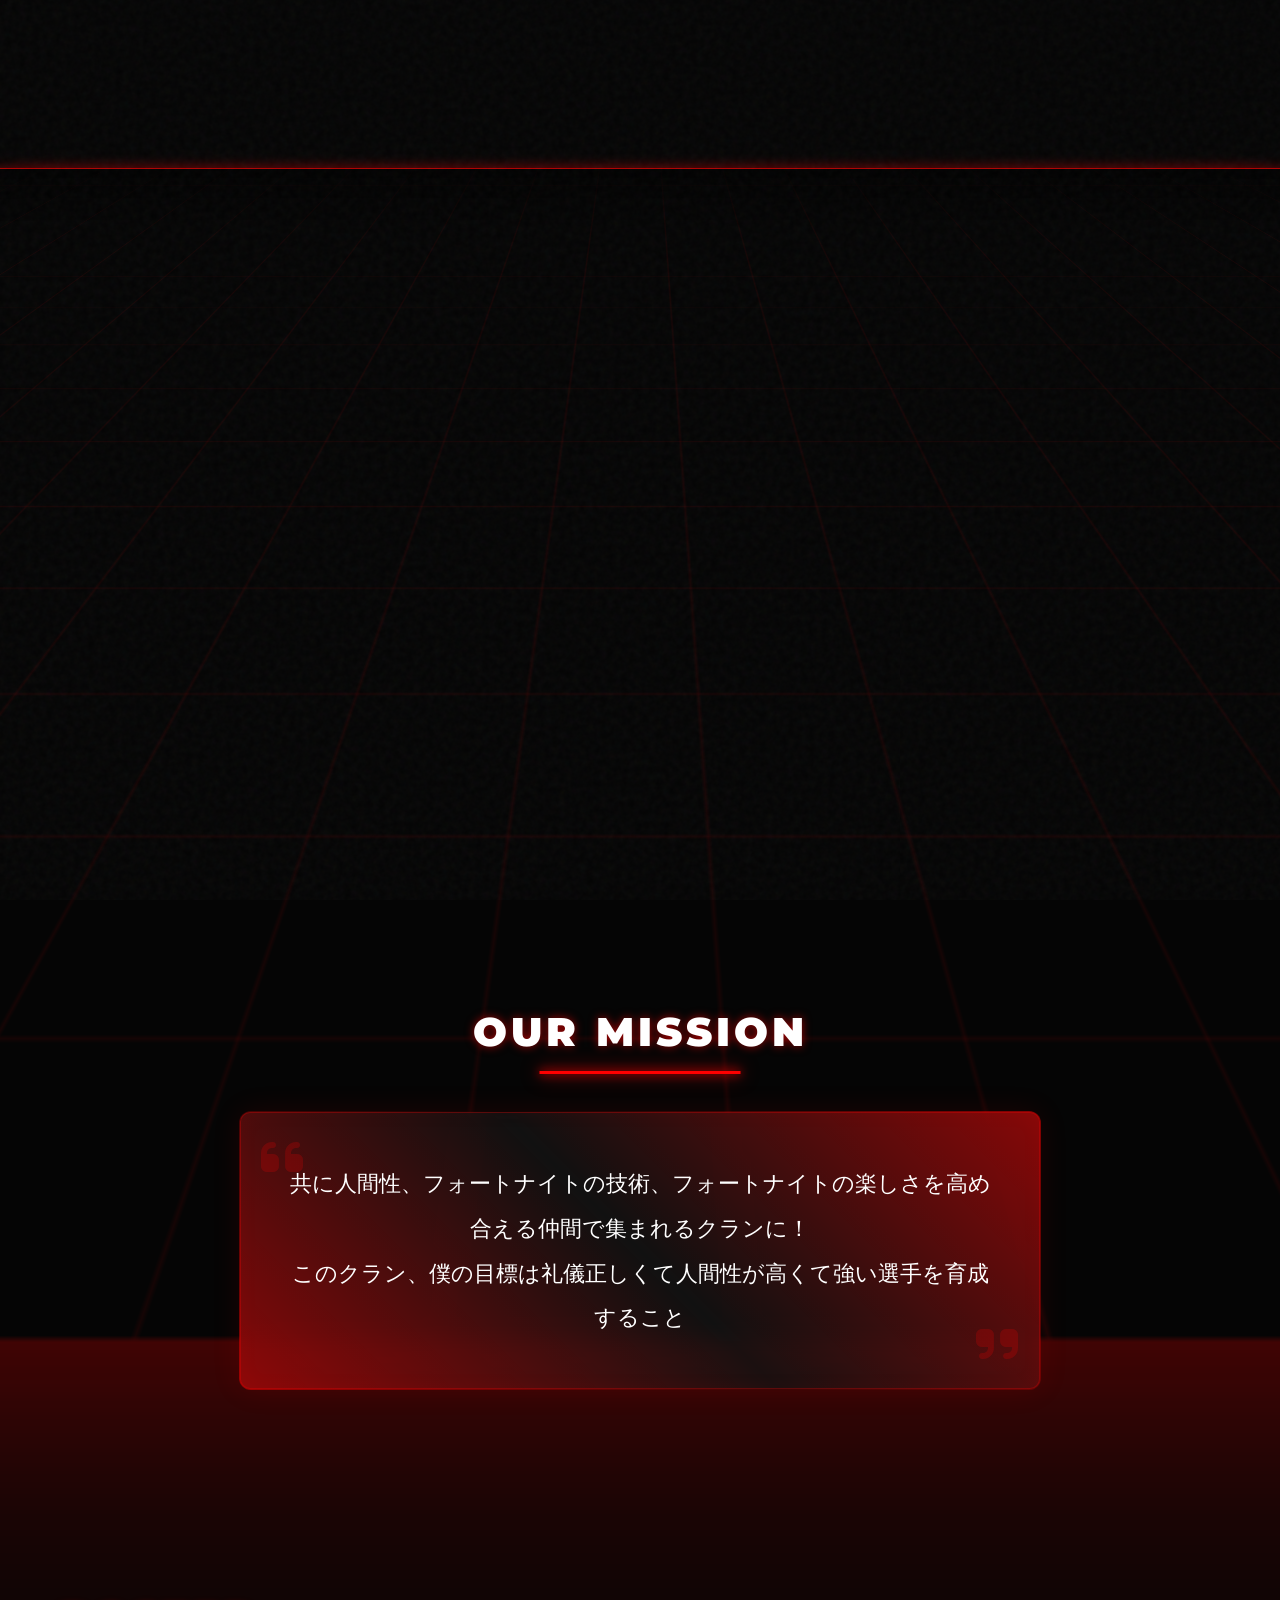
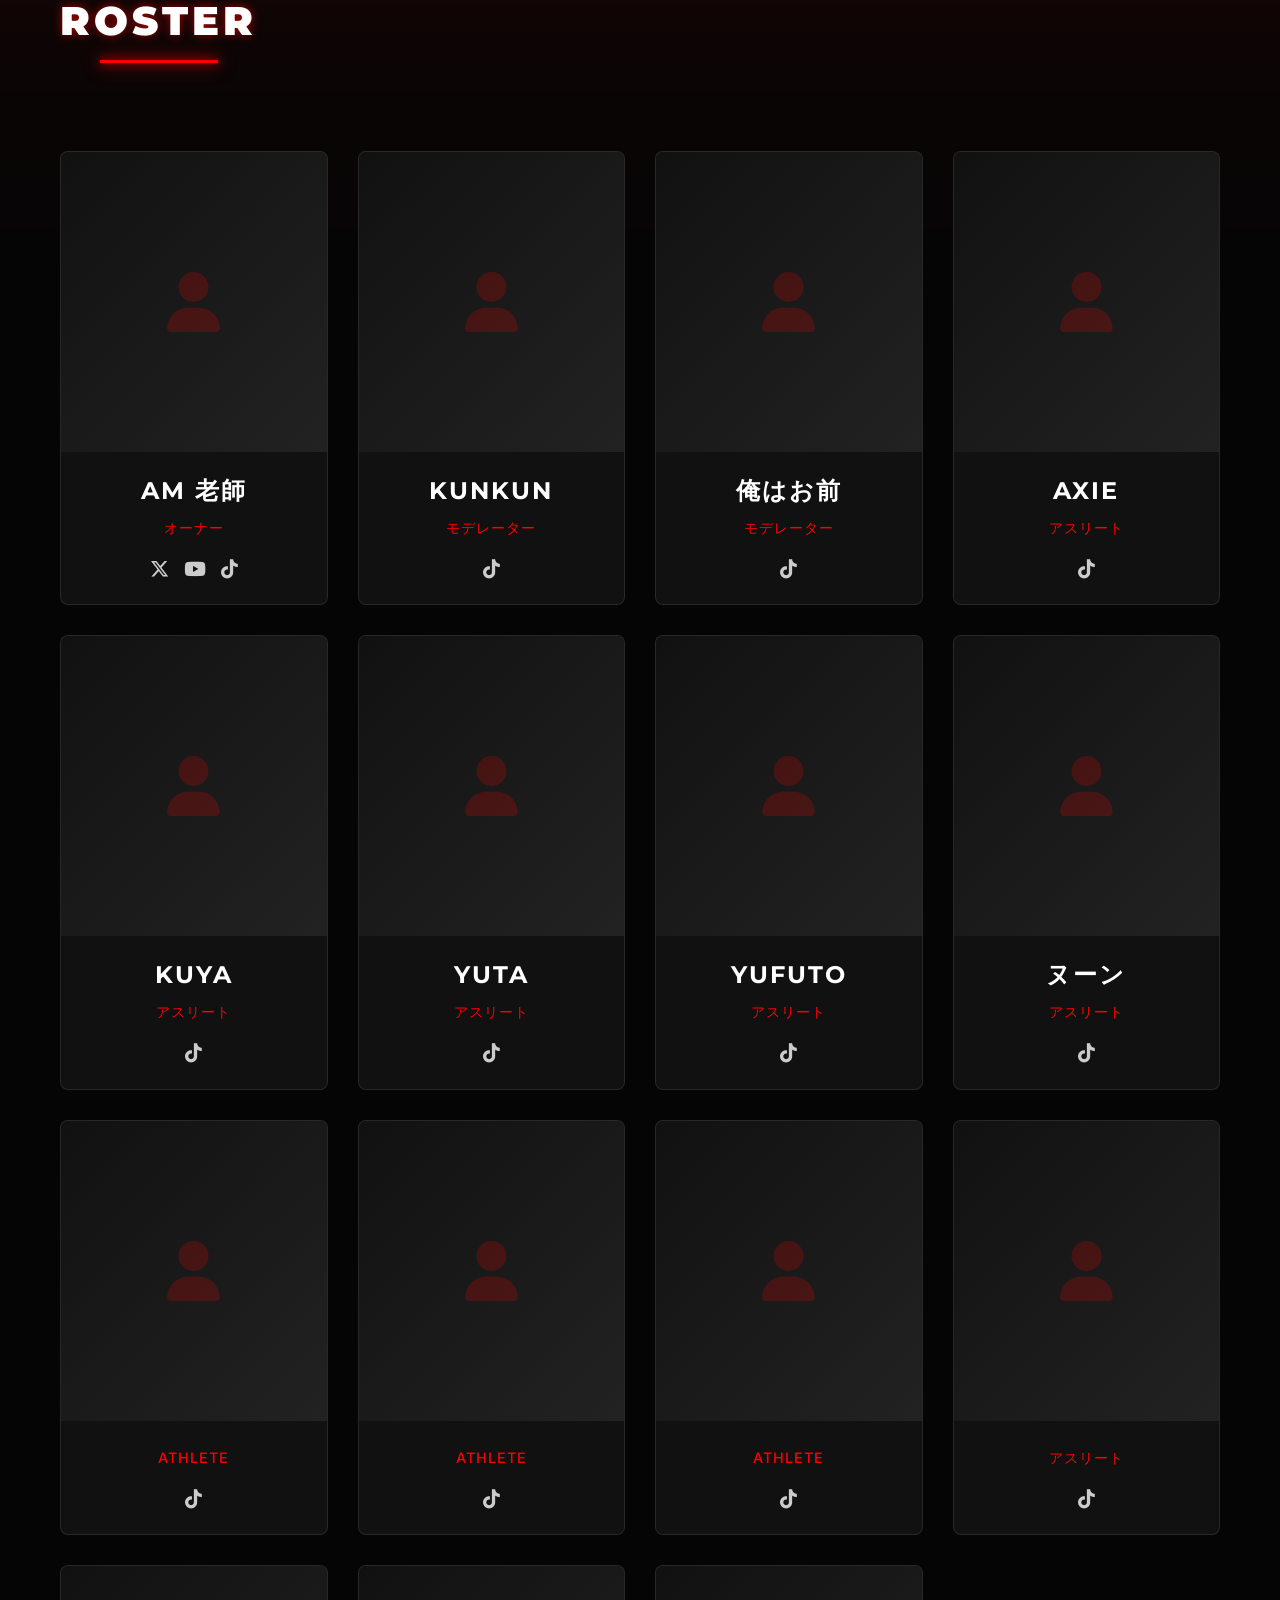
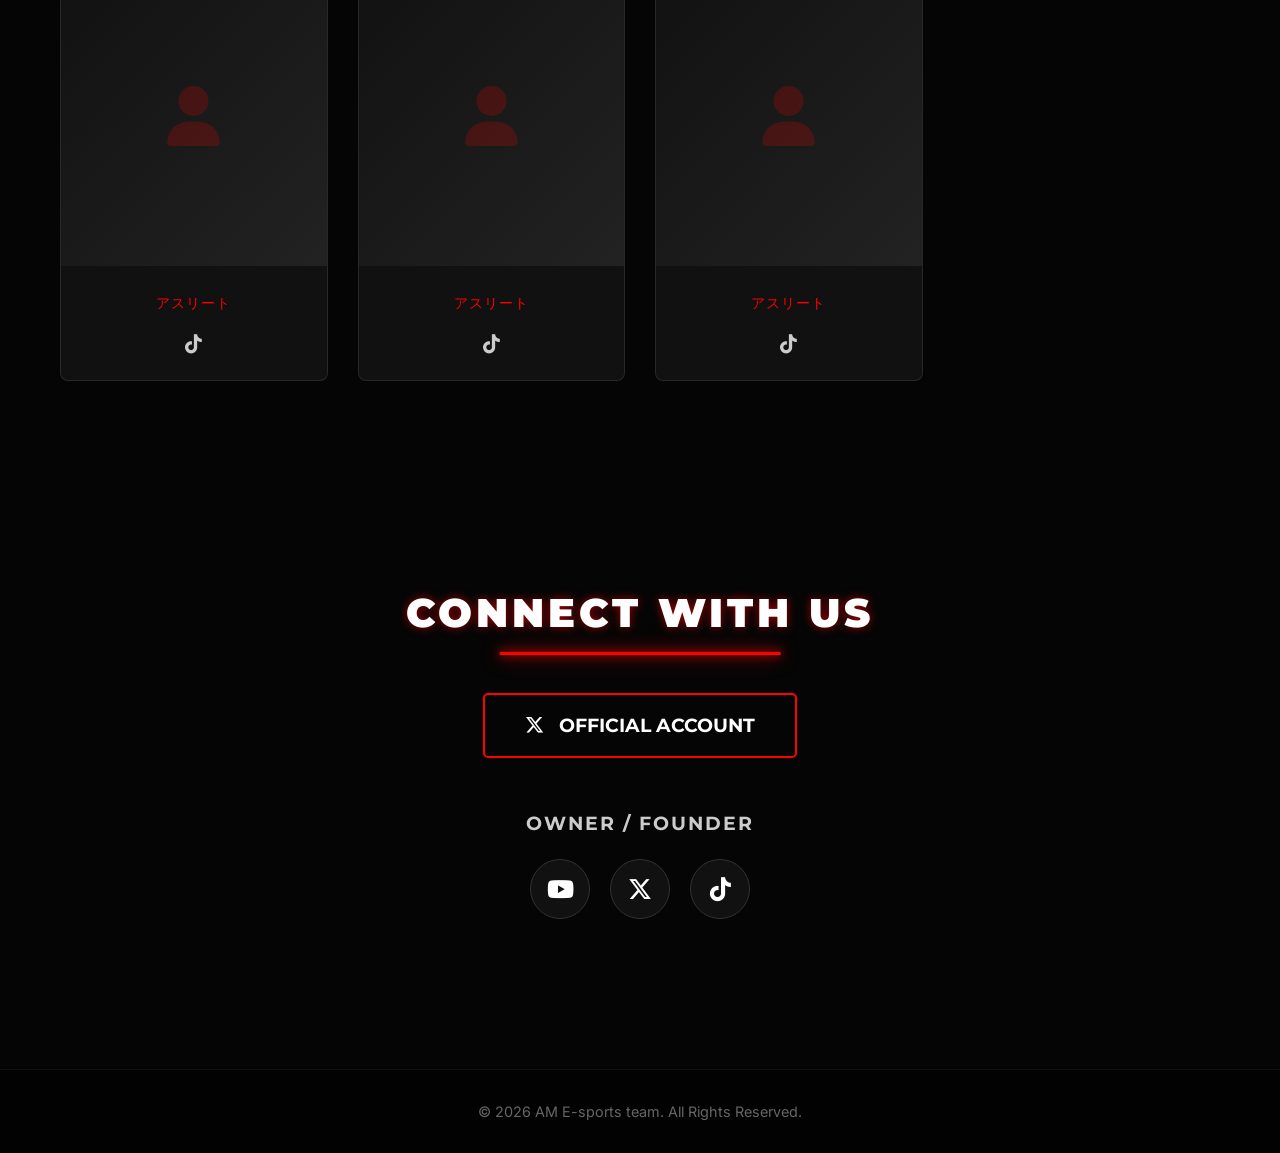
==== index.html @ f17bab24 "Add files via upload 1.0" ====
<!DOCTYPE html>
<html lang="ja">

<head>
    <meta charset="UTF-8">
    <meta name="viewport" content="width=device-width, initial-scale=1.0">
    <meta name="description" content="AM E-sports team - 共に人間性、フォートナイトの技術、楽しさを高め合える仲間が集まるクラン">
    <title>AM E-sports team | Official Website</title>

    <!-- Google Fonts -->
    <link rel="preconnect" href="https://fonts.googleapis.com">
    <link rel="preconnect" href="https://fonts.gstatic.com" crossorigin>
    <link
        href="https://fonts.googleapis.com/css2?family=Inter:wght@400;500&family=Montserrat:wght@400;700;900&display=swap"
        rel="stylesheet">

    <!-- FontAwesome for SNS Icons -->
    <link rel="stylesheet" href="https://cdnjs.cloudflare.com/ajax/libs/font-awesome/6.5.1/css/all.min.css">

    <link rel="stylesheet" href="style.css">
</head>

<body>
    <div class="background-grid"></div>
    <div class="noise-overlay"></div>

    <main>
        <!-- Hero Section -->
        <section id="hero" class="hero fullscreen fade-in">
            <div class="hero-content">
                <div class="logo-container">
                    <img src="logo.png" alt="AM E-sports team Logo" class="main-logo" id="logo">
                </div>
                <h1 class="glitch-text" data-text="AM E-SPORTS TEAM">AM E-SPORTS TEAM</h1>
                <p class="subtitle">FORTNITE COMPETITIVE CLAN</p>
            </div>
            <div class="scroll-indicator">
                <i class="fa-solid fa-chevron-down"></i>
            </div>
        </section>

        <!-- Mission Section -->
        <section id="mission" class="mission section-padding fade-in">
            <div class="container">
                <h2 class="section-title">OUR MISSION</h2>
                <div class="mission-box neon-border">
                    <i class="fa-solid fa-quote-left quote-icon"></i>
                    <p class="mission-text">
                        共に人間性、フォートナイトの技術、フォートナイトの楽しさを高め合える仲間で集まれるクランに！<br>
                        このクラン、僕の目標は礼儀正しくて人間性が高くて強い選手を育成すること
                    </p>
                    <i class="fa-solid fa-quote-right quote-icon right"></i>
                </div>
            </div>
        </section>

        <!-- Roster Section -->
        <section id="roster" class="roster section-padding fade-in">
            <div class="container">
                <h2 class="section-title">ROSTER</h2>
                <div class="roster-grid" id="roster-grid">
                    <!-- JavaScript will insert player cards here -->
                </div>
            </div>
        </section>

        <!-- Contact / SNS Section -->
        <section id="contact" class="contact section-padding fade-in">
            <div class="container">
                <h2 class="section-title">CONNECT WITH US</h2>
                <div class="social-links">
                    <a href="https://x.com/AM_Esports_fn" target="_blank" class="social-btn neon-box"
                        aria-label="Official X (Twitter)">
                        <i class="fa-brands fa-x-twitter"></i>
                        <span>Official Account</span>
                    </a>
                </div>

                <h3 class="owner-title">OWNER / FOUNDER</h3>
                <div class="social-links owner-links">
                    <a href="https://www.youtube.com/@am-rousi/streams" target="_blank" class="social-icon-btn"
                        aria-label="Owner YouTube">
                        <i class="fa-brands fa-youtube"></i>
                    </a>
                    <a href="https://x.com/amloushi" target="_blank" class="social-icon-btn" aria-label="Owner X">
                        <i class="fa-brands fa-x-twitter"></i>
                    </a>
                    <a href="https://www.tiktok.com/@amroushi01" target="_blank" class="social-icon-btn tiktok"
                        aria-label="Owner TikTok">
                        <i class="fa-brands fa-tiktok"></i>
                    </a>
                </div>
            </div>
        </section>
    </main>

    <footer class="site-footer">
        <p>&copy; 2026 AM E-sports team. All Rights Reserved.</p>
    </footer>

    <script src="script.js"></script>
</body>

</html>
---- style.css ----
:root {
    --bg-color: #050505;
    --neon-red: #ff0000;
    --neon-red-glow: rgba(255, 0, 0, 0.6);
    --neon-red-dark: #800000;
    --text-primary: #ffffff;
    --text-secondary: #cccccc;
    --grid-color: rgba(255, 0, 0, 0.08); /* Dark subtle red grid */
    --card-bg: rgba(20, 20, 20, 0.8);
    
    --font-heading: 'Montserrat', sans-serif;
    --font-body: 'Inter', sans-serif;
}

* {
    margin: 0;
    padding: 0;
    box-sizing: border-box;
}

body {
    background-color: var(--bg-color);
    color: var(--text-primary);
    font-family: var(--font-body);
    overflow-x: hidden;
    line-height: 1.6;
}

/* Background Effects */
.background-grid {
    position: fixed;
    top: 0; left: 0; width: 100vw; height: 100vh;
    background-image: 
        linear-gradient(to right, var(--grid-color) 1px, transparent 1px),
        linear-gradient(to bottom, var(--grid-color) 1px, transparent 1px);
    background-size: 60px 60px;
    z-index: -2;
    transform: perspective(1000px) rotateX(60deg) translateY(-200px) scale(2);
    border-top: 1px solid var(--neon-red);
    box-shadow: inset 0 200px 200px -100px #000, 0 0 50px var(--neon-red-glow);
    opacity: 0.8;
}

.noise-overlay {
    position: fixed;
    top: 0; left: 0; width: 100vw; height: 100vh;
    background: url('data:image/svg+xml,%3Csvg viewBox="0 0 200 200" xmlns="http://www.w3.org/2000/svg"%3E%3Cfilter id="noiseFilter"%3E%3CfeTurbulence type="fractalNoise" baseFrequency="0.65" numOctaves="3" stitchTiles="stitch"/%3E%3C/filter%3E%3Crect width="100%25" height="100%25" filter="url(%23noiseFilter)"/%3E%3C/svg%3E');
    opacity: 0.04;
    z-index: -1;
    pointer-events: none;
}

/* Typography */
h1, h2, h3, h4 {
    font-family: var(--font-heading);
    text-transform: uppercase;
}

.section-title {
    font-size: 2.5rem;
    font-weight: 900;
    text-align: center;
    margin-bottom: 3rem;
    letter-spacing: 4px;
    color: var(--text-primary);
    text-shadow: 0 0 10px var(--neon-red-glow);
    position: relative;
    display: inline-block;
    animation: flicker 4s infinite alternate;
}

.section-title::after {
    content: '';
    position: absolute;
    bottom: -10px;
    left: 50%;
    transform: translateX(-50%);
    width: 60%;
    height: 3px;
    background: var(--neon-red);
    box-shadow: 0 0 10px var(--neon-red), 0 0 20px var(--neon-red);
}

.container {
    max-width: 1200px;
    margin: 0 auto;
    padding: 0 20px;
}

.section-padding {
    padding: 100px 0;
}

.fullscreen {
    min-height: 100vh;
    display: flex;
    flex-direction: column;
    justify-content: center;
    align-items: center;
}

/* Animations */
.fade-in {
    opacity: 0;
    transform: translateY(30px);
    transition: opacity 1s cubic-bezier(0.165, 0.84, 0.44, 1), transform 1s cubic-bezier(0.165, 0.84, 0.44, 1);
}

.fade-in.is-visible {
    opacity: 1;
    transform: translateY(0);
}

@keyframes flicker {
    0%, 18%, 22%, 25%, 53%, 57%, 100% {
        text-shadow: 
            0 0 4px #fff,
            0 0 11px #fff,
            0 0 19px #fff,
            0 0 40px var(--neon-red),
            0 0 80px var(--neon-red),
            0 0 90px var(--neon-red),
            0 0 100px var(--neon-red),
            0 0 150px var(--neon-red);
    }
    20%, 24%, 55% {        
        text-shadow: none;
    }
}

@keyframes flicker-subtle {
    0%, 18%, 22%, 25%, 53%, 57%, 100% {
        opacity: 1;
    }
    20%, 24%, 55% {        
        opacity: 0.7;
    }
}

/* Hero Section */
.hero {
    position: relative;
    text-align: center;
}

.logo-container {
    margin-bottom: 2rem;
    display: inline-block;
}

.main-logo {
    max-width: 250px;
    width: 100%;
    filter: drop-shadow(0 0 20px var(--neon-red-glow)) drop-shadow(0 0 40px var(--neon-red));
    animation: breath 3s ease-in-out infinite alternate;
}

@keyframes breath {
    0% { filter: drop-shadow(0 0 15px rgba(255,0,0,0.4)) drop-shadow(0 0 30px rgba(255,0,0,0.2)); transform: scale(0.98); }
    100% { filter: drop-shadow(0 0 25px rgba(255,0,0,0.8)) drop-shadow(0 0 50px rgba(255,0,0,0.6)); transform: scale(1.02); }
}

.glitch-text {
    font-size: 4rem;
    font-weight: 900;
    letter-spacing: 5px;
    position: relative;
    color: var(--text-primary);
    text-shadow: 0 0 15px var(--neon-red-glow);
    margin-bottom: 1rem;
    animation: flicker 5s infinite;
}

.subtitle {
    font-size: 1.2rem;
    letter-spacing: 8px;
    color: var(--text-secondary);
    text-transform: uppercase;
}

.scroll-indicator {
    position: absolute;
    bottom: 40px;
    left: 50%;
    transform: translateX(-50%);
    font-size: 2rem;
    color: var(--neon-red);
    animation: bounce 2s infinite;
    text-shadow: 0 0 10px var(--neon-red);
}

@keyframes bounce {
    0%, 20%, 50%, 80%, 100% { transform: translateY(0) translateX(-50%); }
    40% { transform: translateY(-20px) translateX(-50%); }
    60% { transform: translateY(-10px) translateX(-50%); }
}

/* Mission Section */
.mission {
    text-align: center;
}

.mission-box {
    background: var(--card-bg);
    padding: 3rem;
    border: 1px solid rgba(255,0,0,0.3);
    border-radius: 10px;
    position: relative;
    max-width: 800px;
    margin: 0 auto;
    box-shadow: 0 0 30px rgba(255,0,0,0.1), inset 0 0 20px rgba(255,0,0,0.05);
    backdrop-filter: blur(10px);
}

.neon-border::before {
    content: '';
    position: absolute;
    top: -2px; left: -2px; right: -2px; bottom: -2px;
    background: linear-gradient(45deg, var(--neon-red), transparent, var(--neon-red));
    z-index: -1;
    border-radius: 12px;
    opacity: 0.5;
    animation: pulse-border 2s ease-in-out infinite alternate;
}

@keyframes pulse-border {
    0% { opacity: 0.2; }
    100% { opacity: 0.6; box-shadow: 0 0 20px var(--neon-red); }
}

.mission-text {
    font-size: 1.4rem;
    line-height: 2;
    font-weight: 500;
    color: var(--text-primary);
    position: relative;
    z-index: 1;
}

.quote-icon {
    font-size: 3rem;
    color: rgba(255,0,0,0.2);
    position: absolute;
    top: 20px;
    left: 20px;
}
.quote-icon.right {
    top: auto;
    bottom: 20px;
    left: auto;
    right: 20px;
}

/* Roster Section */
.roster-grid {
    display: grid;
    grid-template-columns: repeat(auto-fit, minmax(250px, 1fr));
    gap: 30px;
    margin-top: 50px;
}

.player-card {
    background: var(--card-bg);
    border: 1px solid rgba(255,255,255,0.1);
    border-radius: 8px;
    overflow: hidden;
    position: relative;
    transition: all 0.3s ease;
    cursor: pointer;
}

.player-card:hover {
    transform: translateY(-10px);
    border-color: var(--neon-red);
    box-shadow: 0 10px 30px rgba(255,0,0,0.3);
}

.card-image-placeholder {
    height: 300px;
    background: linear-gradient(135deg, #111 0%, #222 100%);
    position: relative;
    overflow: hidden;
}

.card-image-placeholder::after {
    content: '';
    position: absolute;
    top: 50%; left: 50%;
    transform: translate(-50%, -50%);
    width: 60px; height: 60px;
    /* Font Awesome User icon encoded for background SVG */
    background: url('data:image/svg+xml;utf8,<svg xmlns="http://www.w3.org/2000/svg" viewBox="0 0 448 512" fill="rgba(255,0,0,0.2)"><path d="M224 256A128 128 0 1 0 224 0a128 128 0 1 0 0 256zm-45.7 48C79.8 304 0 383.8 0 482.3C0 498.7 13.3 512 29.7 512H418.3c16.4 0 29.7-13.3 29.7-29.7C448 383.8 368.2 304 269.7 304H178.3z"/></svg>') no-repeat center;
    background-size: contain;
    transition: all 0.3s ease;
}

.card-image-placeholder.has-image::after {
    display: none;
}

.player-card:hover .card-image-placeholder::after {
    filter: drop-shadow(0 0 10px var(--neon-red));
    background: url('data:image/svg+xml;utf8,<svg xmlns="http://www.w3.org/2000/svg" viewBox="0 0 448 512" fill="rgba(255,0,0,0.8)"><path d="M224 256A128 128 0 1 0 224 0a128 128 0 1 0 0 256zm-45.7 48C79.8 304 0 383.8 0 482.3C0 498.7 13.3 512 29.7 512H418.3c16.4 0 29.7-13.3 29.7-29.7C448 383.8 368.2 304 269.7 304H178.3z"/></svg>') no-repeat center;
}

.card-content {
    padding: 20px;
    text-align: center;
    position: relative;
    z-index: 2;
}

.player-name {
    font-size: 1.5rem;
    margin-bottom: 5px;
    letter-spacing: 2px;
}

.player-role {
    color: var(--neon-red);
    font-weight: 500;
    text-transform: uppercase;
    font-size: 0.9rem;
    letter-spacing: 1px;
    margin-bottom: 15px;
}

.player-sns {
    display: flex;
    justify-content: center;
    gap: 15px;
    margin-top: 10px;
}

.player-sns a {
    color: var(--text-secondary);
    font-size: 1.2rem;
    transition: all 0.3s ease;
}

.player-sns a:hover {
    color: var(--neon-red);
    transform: scale(1.2);
    filter: drop-shadow(0 0 5px var(--neon-red));
}

.card-image {
    width: 100%;
    height: 100%;
    object-fit: cover;
    position: absolute;
    top: 0;
    left: 0;
}

/* Contact Section */
.contact {
    text-align: center;
}

.social-links {
    display: flex;
    justify-content: center;
    gap: 20px;
    margin-bottom: 50px;
}

.social-btn {
    display: inline-flex;
    align-items: center;
    gap: 15px;
    padding: 15px 40px;
    background: transparent;
    border: 2px solid var(--neon-red);
    color: var(--text-primary);
    text-decoration: none;
    font-family: var(--font-heading);
    font-weight: 700;
    font-size: 1.2rem;
    text-transform: uppercase;
    border-radius: 5px;
    transition: all 0.3s ease;
    position: relative;
    overflow: hidden;
}

.social-btn:hover {
    background: var(--neon-red);
    color: #000;
    box-shadow: 0 0 20px var(--neon-red), 0 0 40px var(--neon-red);
}

.owner-title {
    font-size: 1.2rem;
    margin-bottom: 20px;
    letter-spacing: 2px;
    color: var(--text-secondary);
}

.owner-links a {
    display: inline-flex;
    justify-content: center;
    align-items: center;
    width: 60px;
    height: 60px;
    border-radius: 50%;
    background: #111;
    border: 1px solid #333;
    color: #fff;
    font-size: 1.5rem;
    text-decoration: none;
    transition: all 0.3s ease;
}

.owner-links a:hover {
    background: #222;
    transform: translateY(-5px);
    border-color: var(--text-primary);
    box-shadow: 0 5px 15px rgba(255,255,255,0.2);
}

.owner-links a[aria-label="Owner X"]:hover {
    border-color: #1DA1F2;
    color: #1DA1F2;
    box-shadow: 0 5px 15px rgba(29, 161, 242, 0.4);
}

.owner-links a[aria-label="Owner YouTube"]:hover {
    border-color: #FF0000;
    color: #FF0000;
    box-shadow: 0 5px 15px rgba(255, 0, 0, 0.4);
}

.owner-links a.tiktok:hover {
    border-color: #00f2fe;
    color: #00f2fe;
    box-shadow: 0 5px 15px rgba(0, 242, 254, 0.4);
}

/* Footer */
.site-footer {
    text-align: center;
    padding: 30px;
    background: #020202;
    border-top: 1px solid #111;
    color: #666;
    font-size: 0.9rem;
}

/* Responsive */
@media (max-width: 768px) {
    .glitch-text { font-size: 2.5rem; }
    .subtitle { font-size: 0.9rem; letter-spacing: 4px; }
    .mission-text { font-size: 1.1rem; }
    .section-title { font-size: 2rem; }
    .main-logo { max-width: 200px; }
    .mission-box { padding: 2rem 1.5rem; }
    
    .social-links { flex-direction: column; align-items: center; }
    .social-btn { width: 100%; max-width: 300px; justify-content: center; }
    .owner-links { flex-direction: row; }
}
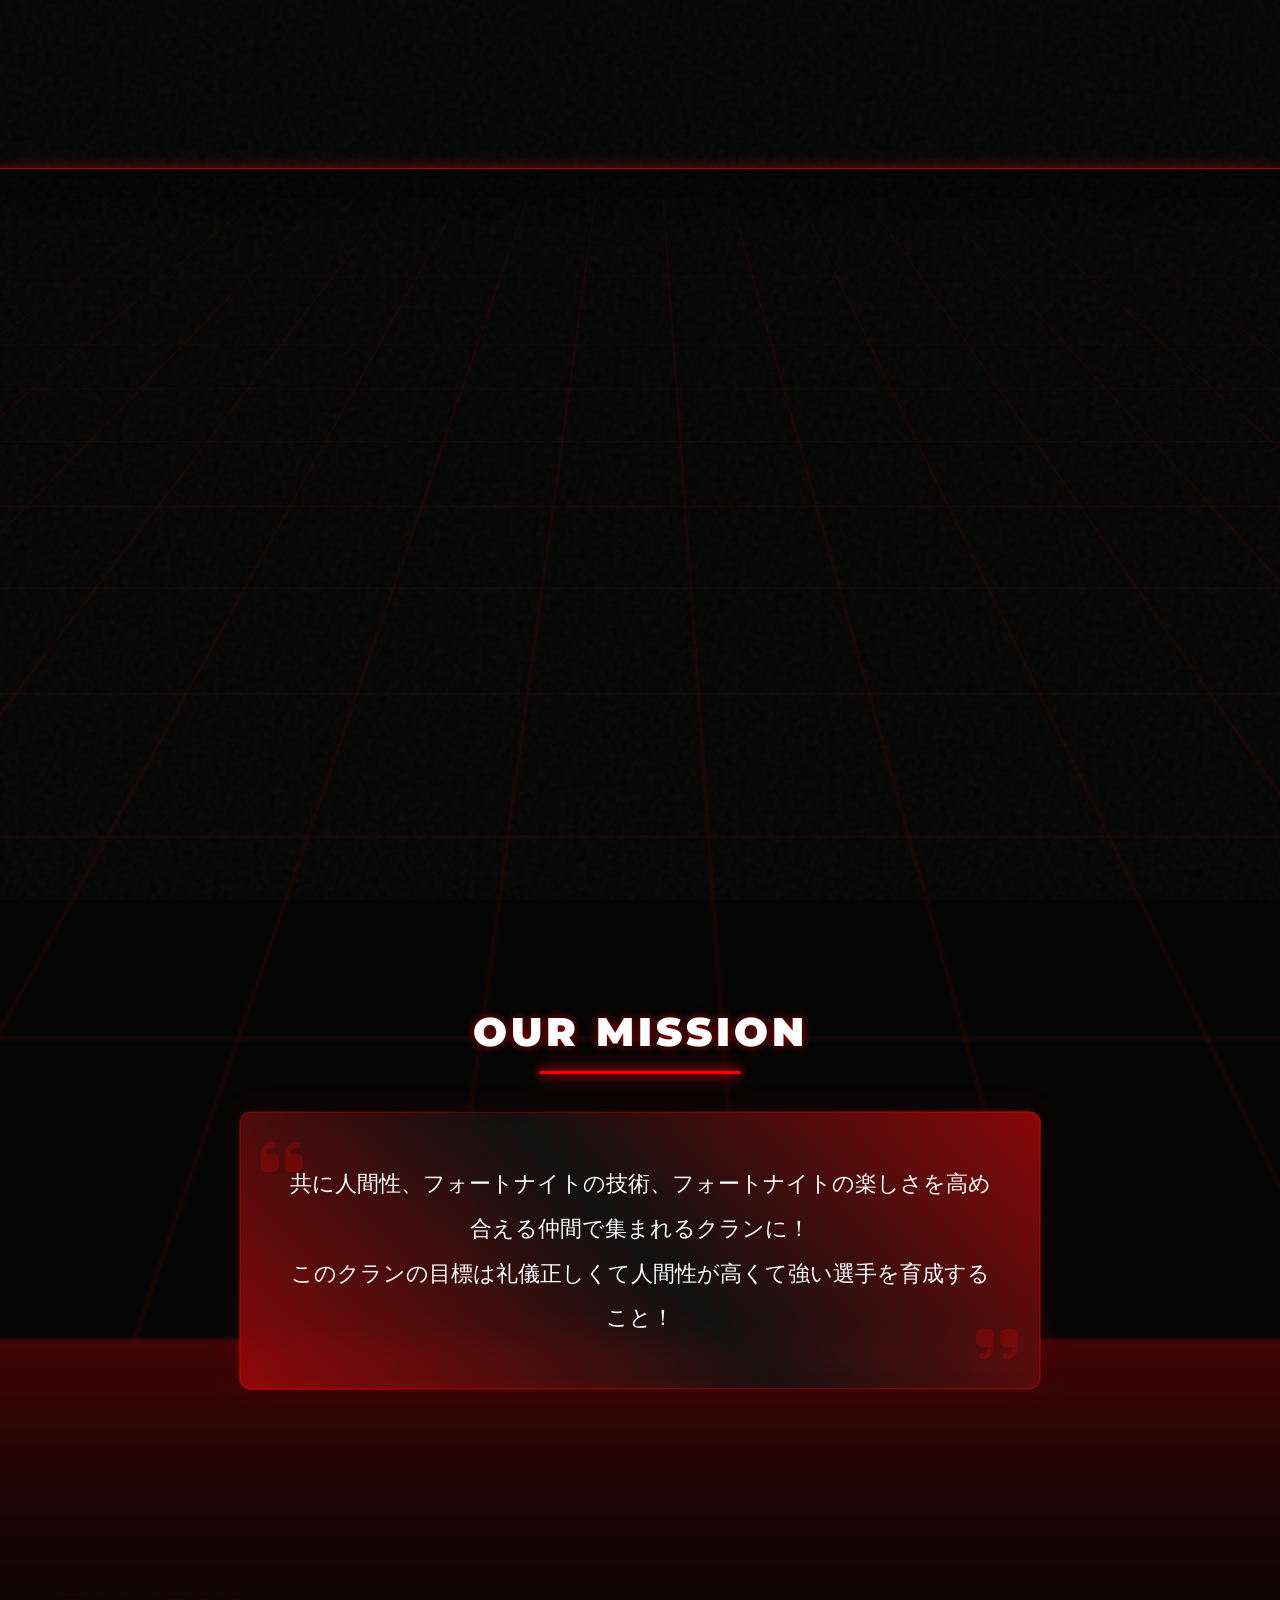
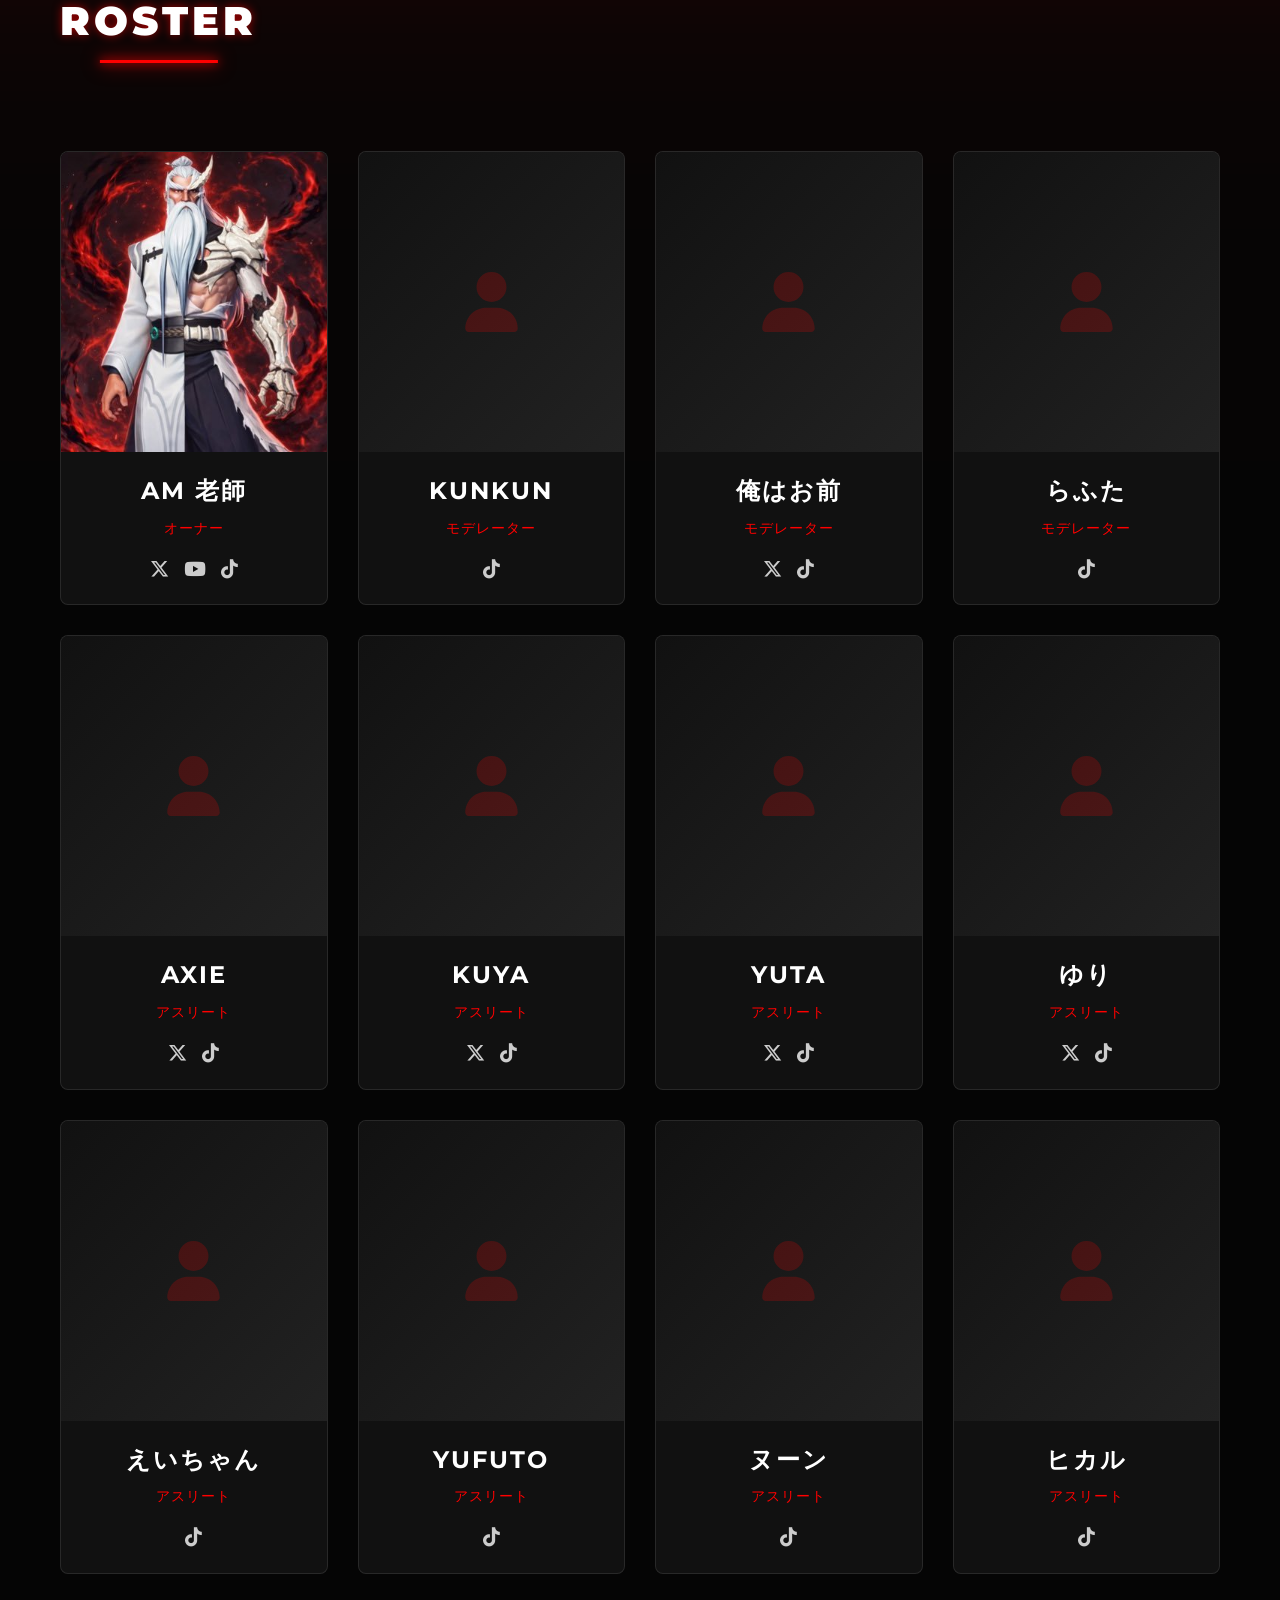
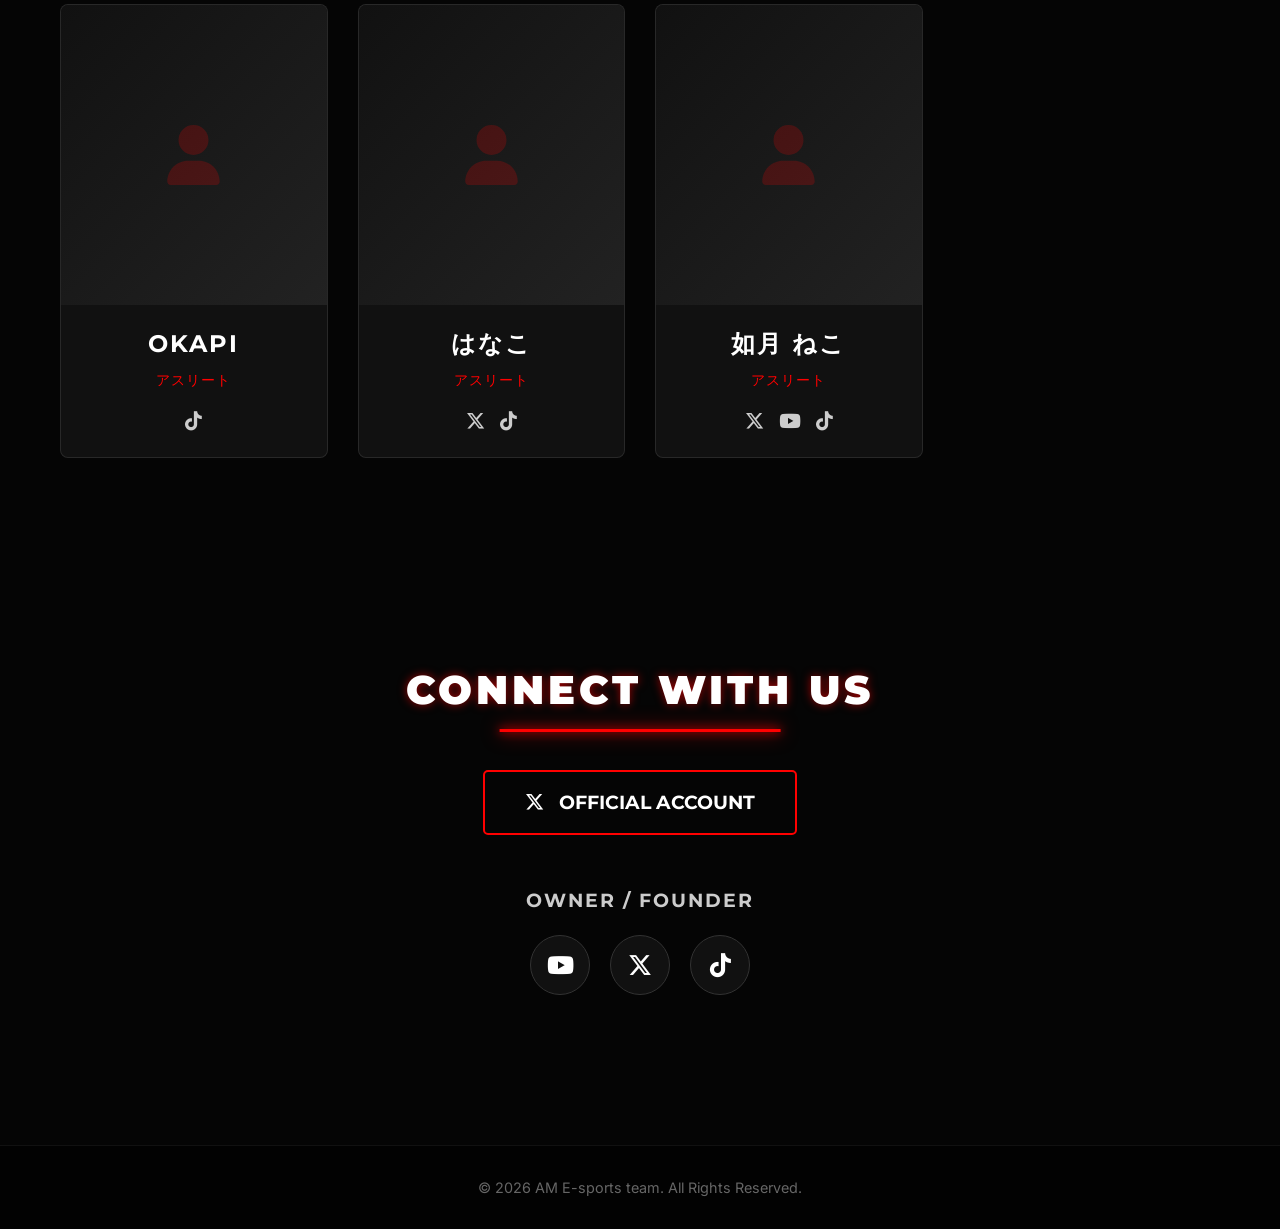
==== commit 59133ba1: "Add files via upload" ====
--- a/index.html
+++ b/index.html
@@ -47,7 +47,7 @@
                     <i class="fa-solid fa-quote-left quote-icon"></i>
                     <p class="mission-text">
                         共に人間性、フォートナイトの技術、フォートナイトの楽しさを高め合える仲間で集まれるクランに！<br>
-                        このクラン、僕の目標は礼儀正しくて人間性が高くて強い選手を育成すること
+                        このクランの目標は礼儀正しくて人間性が高くて強い選手を育成すること！
                     </p>
                     <i class="fa-solid fa-quote-right quote-icon right"></i>
                 </div>
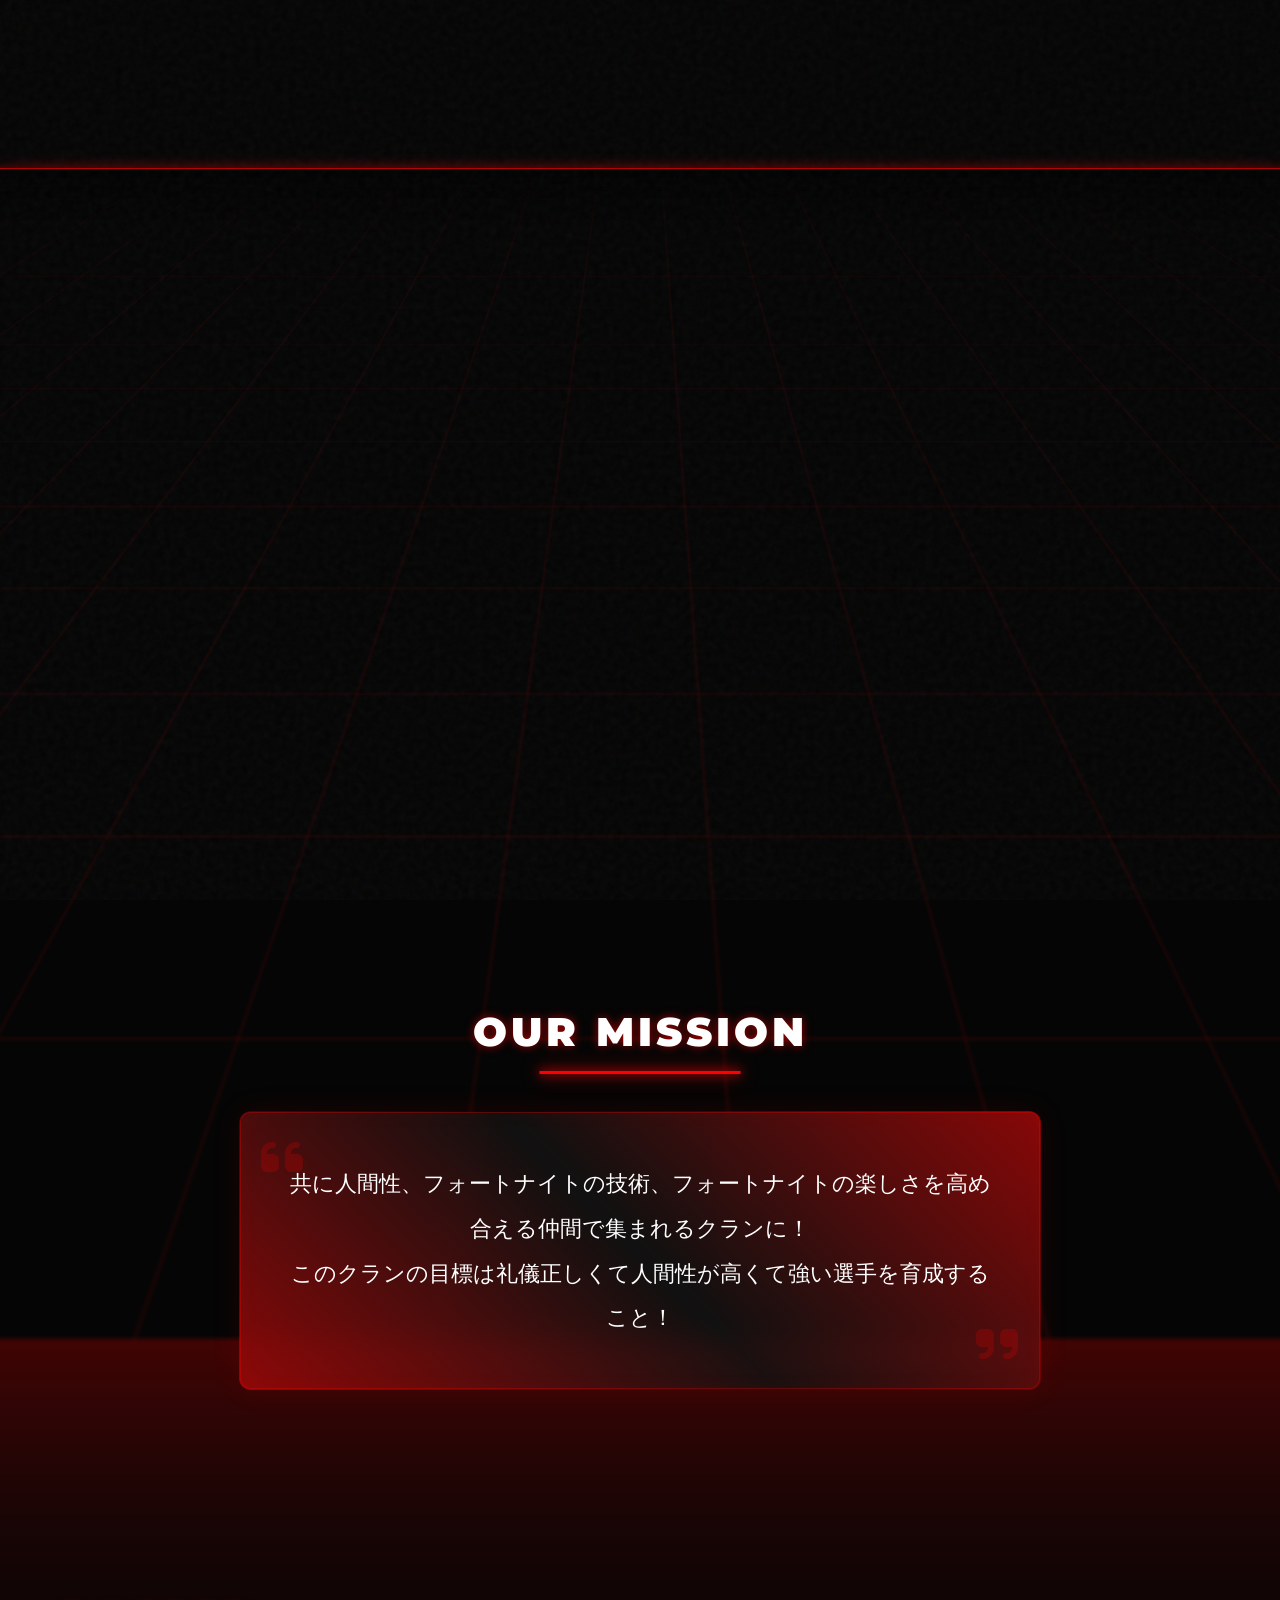
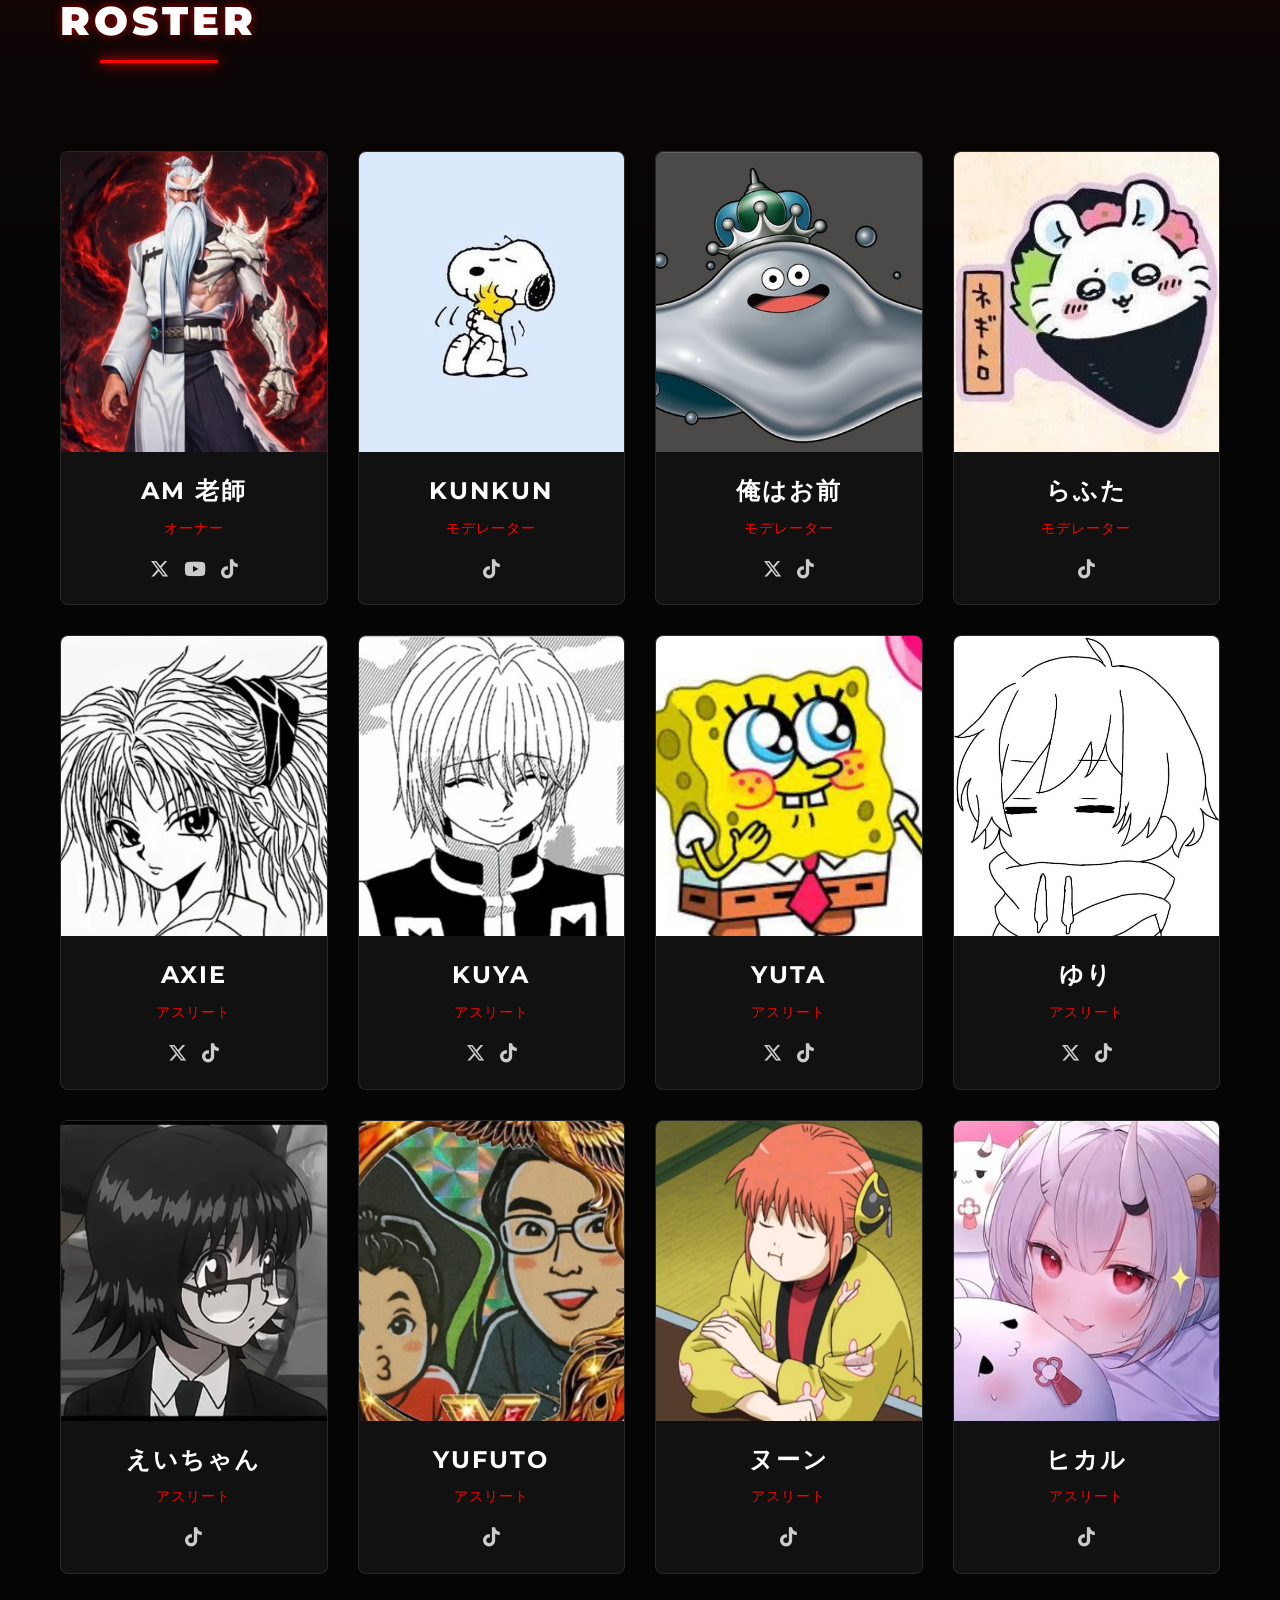
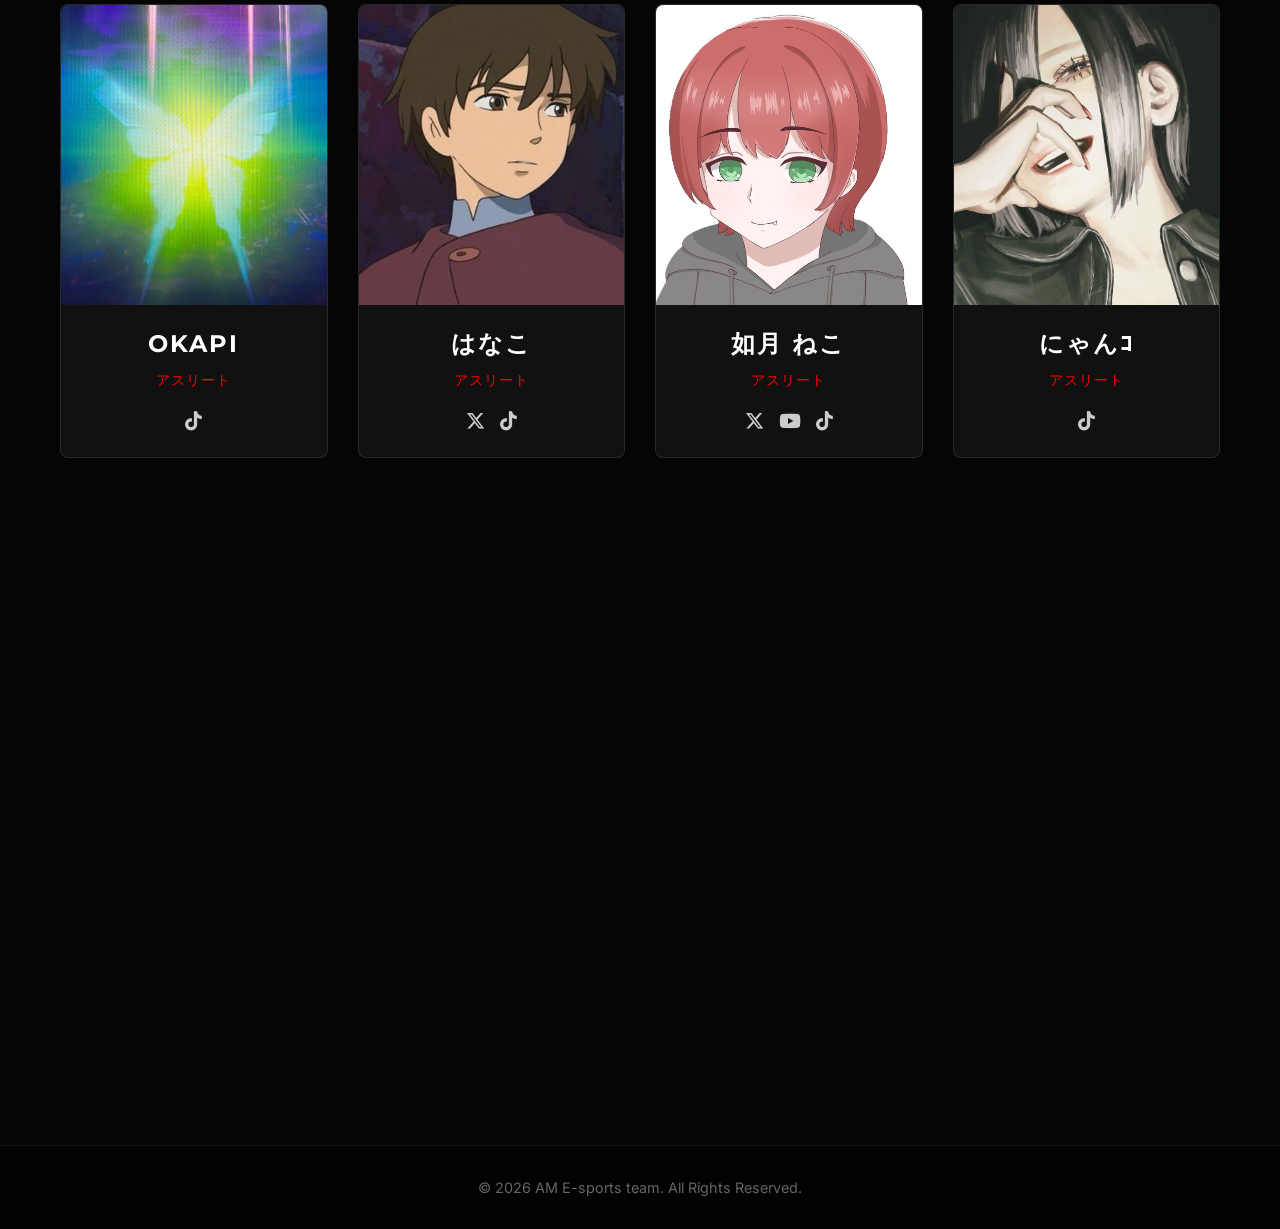
==== commit 34aceb01: "Add files via upload" ====
--- a/index.html
+++ b/index.html
@@ -15,7 +15,7 @@
         rel="stylesheet">
 
     <!-- FontAwesome for SNS Icons -->
-    <link rel="stylesheet" href="https://cdnjs.cloudflare.com/ajax/libs/font-awesome/6.5.1/css/all.min.css">
+    <link rel="stylesheet" href="https://cdnjs.cloudflare.com/ajax/libs/font-awesome/6.5.1/css/all.min.css" integrity="sha512-DTOQO9RWCH3ppGqcWaEA1BIZOC6xxalwEsw9c2QQeAIftl+Vegovlnee1c9QX4TctnWMn13TZye+giMm8e2LwA==" crossorigin="anonymous" referrerpolicy="no-referrer">
 
     <link rel="stylesheet" href="style.css">
 </head>
--- a/style.css
+++ b/style.css
@@ -5,9 +5,10 @@
     --neon-red-dark: #800000;
     --text-primary: #ffffff;
     --text-secondary: #cccccc;
-    --grid-color: rgba(255, 0, 0, 0.08); /* Dark subtle red grid */
+    --grid-color: rgba(255, 0, 0, 0.08);
+    /* Dark subtle red grid */
     --card-bg: rgba(20, 20, 20, 0.8);
-    
+
     --font-heading: 'Montserrat', sans-serif;
     --font-body: 'Inter', sans-serif;
 }
@@ -29,8 +30,11 @@
 /* Background Effects */
 .background-grid {
     position: fixed;
-    top: 0; left: 0; width: 100vw; height: 100vh;
-    background-image: 
+    top: 0;
+    left: 0;
+    width: 100vw;
+    height: 100vh;
+    background-image:
         linear-gradient(to right, var(--grid-color) 1px, transparent 1px),
         linear-gradient(to bottom, var(--grid-color) 1px, transparent 1px);
     background-size: 60px 60px;
@@ -43,7 +47,10 @@
 
 .noise-overlay {
     position: fixed;
-    top: 0; left: 0; width: 100vw; height: 100vh;
+    top: 0;
+    left: 0;
+    width: 100vw;
+    height: 100vh;
     background: url('data:image/svg+xml,%3Csvg viewBox="0 0 200 200" xmlns="http://www.w3.org/2000/svg"%3E%3Cfilter id="noiseFilter"%3E%3CfeTurbulence type="fractalNoise" baseFrequency="0.65" numOctaves="3" stitchTiles="stitch"/%3E%3C/filter%3E%3Crect width="100%25" height="100%25" filter="url(%23noiseFilter)"/%3E%3C/svg%3E');
     opacity: 0.04;
     z-index: -1;
@@ -51,7 +58,10 @@
 }
 
 /* Typography */
-h1, h2, h3, h4 {
+h1,
+h2,
+h3,
+h4 {
     font-family: var(--font-heading);
     text-transform: uppercase;
 }
@@ -112,8 +122,15 @@
 }
 
 @keyframes flicker {
-    0%, 18%, 22%, 25%, 53%, 57%, 100% {
-        text-shadow: 
+
+    0%,
+    18%,
+    22%,
+    25%,
+    53%,
+    57%,
+    100% {
+        text-shadow:
             0 0 4px #fff,
             0 0 11px #fff,
             0 0 19px #fff,
@@ -123,16 +140,29 @@
             0 0 100px var(--neon-red),
             0 0 150px var(--neon-red);
     }
-    20%, 24%, 55% {        
+
+    20%,
+    24%,
+    55% {
         text-shadow: none;
     }
 }
 
 @keyframes flicker-subtle {
-    0%, 18%, 22%, 25%, 53%, 57%, 100% {
+
+    0%,
+    18%,
+    22%,
+    25%,
+    53%,
+    57%,
+    100% {
         opacity: 1;
     }
-    20%, 24%, 55% {        
+
+    20%,
+    24%,
+    55% {
         opacity: 0.7;
     }
 }
@@ -156,8 +186,15 @@
 }
 
 @keyframes breath {
-    0% { filter: drop-shadow(0 0 15px rgba(255,0,0,0.4)) drop-shadow(0 0 30px rgba(255,0,0,0.2)); transform: scale(0.98); }
-    100% { filter: drop-shadow(0 0 25px rgba(255,0,0,0.8)) drop-shadow(0 0 50px rgba(255,0,0,0.6)); transform: scale(1.02); }
+    0% {
+        filter: drop-shadow(0 0 15px rgba(255, 0, 0, 0.4)) drop-shadow(0 0 30px rgba(255, 0, 0, 0.2));
+        transform: scale(0.98);
+    }
+
+    100% {
+        filter: drop-shadow(0 0 25px rgba(255, 0, 0, 0.8)) drop-shadow(0 0 50px rgba(255, 0, 0, 0.6));
+        transform: scale(1.02);
+    }
 }
 
 .glitch-text {
@@ -190,9 +227,22 @@
 }
 
 @keyframes bounce {
-    0%, 20%, 50%, 80%, 100% { transform: translateY(0) translateX(-50%); }
-    40% { transform: translateY(-20px) translateX(-50%); }
-    60% { transform: translateY(-10px) translateX(-50%); }
+
+    0%,
+    20%,
+    50%,
+    80%,
+    100% {
+        transform: translateY(0) translateX(-50%);
+    }
+
+    40% {
+        transform: translateY(-20px) translateX(-50%);
+    }
+
+    60% {
+        transform: translateY(-10px) translateX(-50%);
+    }
 }
 
 /* Mission Section */
@@ -203,19 +253,22 @@
 .mission-box {
     background: var(--card-bg);
     padding: 3rem;
-    border: 1px solid rgba(255,0,0,0.3);
+    border: 1px solid rgba(255, 0, 0, 0.3);
     border-radius: 10px;
     position: relative;
     max-width: 800px;
     margin: 0 auto;
-    box-shadow: 0 0 30px rgba(255,0,0,0.1), inset 0 0 20px rgba(255,0,0,0.05);
+    box-shadow: 0 0 30px rgba(255, 0, 0, 0.1), inset 0 0 20px rgba(255, 0, 0, 0.05);
     backdrop-filter: blur(10px);
 }
 
 .neon-border::before {
     content: '';
     position: absolute;
-    top: -2px; left: -2px; right: -2px; bottom: -2px;
+    top: -2px;
+    left: -2px;
+    right: -2px;
+    bottom: -2px;
     background: linear-gradient(45deg, var(--neon-red), transparent, var(--neon-red));
     z-index: -1;
     border-radius: 12px;
@@ -224,8 +277,14 @@
 }
 
 @keyframes pulse-border {
-    0% { opacity: 0.2; }
-    100% { opacity: 0.6; box-shadow: 0 0 20px var(--neon-red); }
+    0% {
+        opacity: 0.2;
+    }
+
+    100% {
+        opacity: 0.6;
+        box-shadow: 0 0 20px var(--neon-red);
+    }
 }
 
 .mission-text {
@@ -239,11 +298,12 @@
 
 .quote-icon {
     font-size: 3rem;
-    color: rgba(255,0,0,0.2);
+    color: rgba(255, 0, 0, 0.2);
     position: absolute;
     top: 20px;
     left: 20px;
 }
+
 .quote-icon.right {
     top: auto;
     bottom: 20px;
@@ -261,7 +321,7 @@
 
 .player-card {
     background: var(--card-bg);
-    border: 1px solid rgba(255,255,255,0.1);
+    border: 1px solid rgba(255, 255, 255, 0.1);
     border-radius: 8px;
     overflow: hidden;
     position: relative;
@@ -272,7 +332,7 @@
 .player-card:hover {
     transform: translateY(-10px);
     border-color: var(--neon-red);
-    box-shadow: 0 10px 30px rgba(255,0,0,0.3);
+    box-shadow: 0 10px 30px rgba(255, 0, 0, 0.3);
 }
 
 .card-image-placeholder {
@@ -285,9 +345,11 @@
 .card-image-placeholder::after {
     content: '';
     position: absolute;
-    top: 50%; left: 50%;
+    top: 50%;
+    left: 50%;
     transform: translate(-50%, -50%);
-    width: 60px; height: 60px;
+    width: 60px;
+    height: 60px;
     /* Font Awesome User icon encoded for background SVG */
     background: url('data:image/svg+xml;utf8,<svg xmlns="http://www.w3.org/2000/svg" viewBox="0 0 448 512" fill="rgba(255,0,0,0.2)"><path d="M224 256A128 128 0 1 0 224 0a128 128 0 1 0 0 256zm-45.7 48C79.8 304 0 383.8 0 482.3C0 498.7 13.3 512 29.7 512H418.3c16.4 0 29.7-13.3 29.7-29.7C448 383.8 368.2 304 269.7 304H178.3z"/></svg>') no-repeat center;
     background-size: contain;
@@ -416,7 +478,7 @@
     background: #222;
     transform: translateY(-5px);
     border-color: var(--text-primary);
-    box-shadow: 0 5px 15px rgba(255,255,255,0.2);
+    box-shadow: 0 5px 15px rgba(255, 255, 255, 0.2);
 }
 
 .owner-links a[aria-label="Owner X"]:hover {
@@ -449,14 +511,43 @@
 
 /* Responsive */
 @media (max-width: 768px) {
-    .glitch-text { font-size: 2.5rem; }
-    .subtitle { font-size: 0.9rem; letter-spacing: 4px; }
-    .mission-text { font-size: 1.1rem; }
-    .section-title { font-size: 2rem; }
-    .main-logo { max-width: 200px; }
-    .mission-box { padding: 2rem 1.5rem; }
-    
-    .social-links { flex-direction: column; align-items: center; }
-    .social-btn { width: 100%; max-width: 300px; justify-content: center; }
-    .owner-links { flex-direction: row; }
-}
+    .glitch-text {
+        font-size: 2.5rem;
+    }
+
+    .subtitle {
+        font-size: 0.9rem;
+        letter-spacing: 4px;
+    }
+
+    .mission-text {
+        font-size: 1.1rem;
+    }
+
+    .section-title {
+        font-size: 2rem;
+    }
+
+    .main-logo {
+        max-width: 200px;
+    }
+
+    .mission-box {
+        padding: 2rem 1.5rem;
+    }
+
+    .social-links {
+        flex-direction: column;
+        align-items: center;
+    }
+
+    .social-btn {
+        width: 100%;
+        max-width: 300px;
+        justify-content: center;
+    }
+
+    .owner-links {
+        flex-direction: row;
+    }
+}
